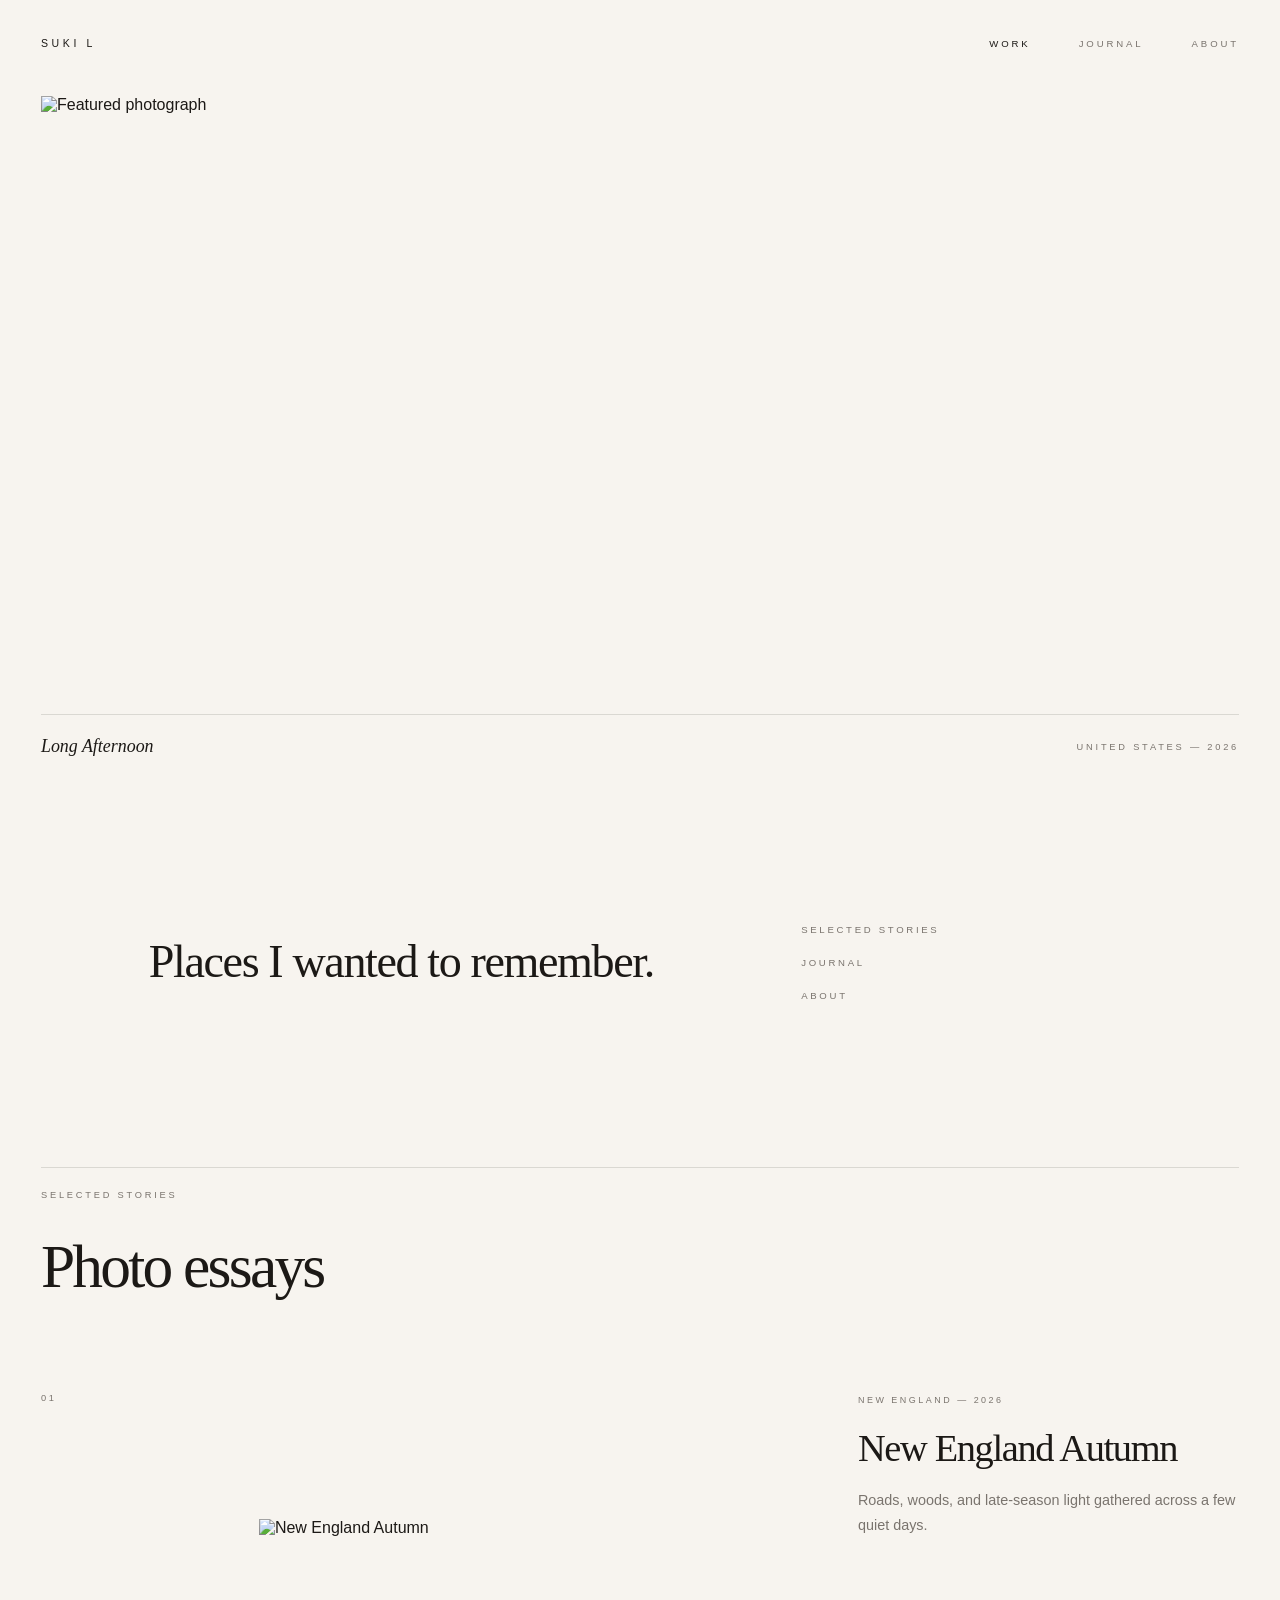
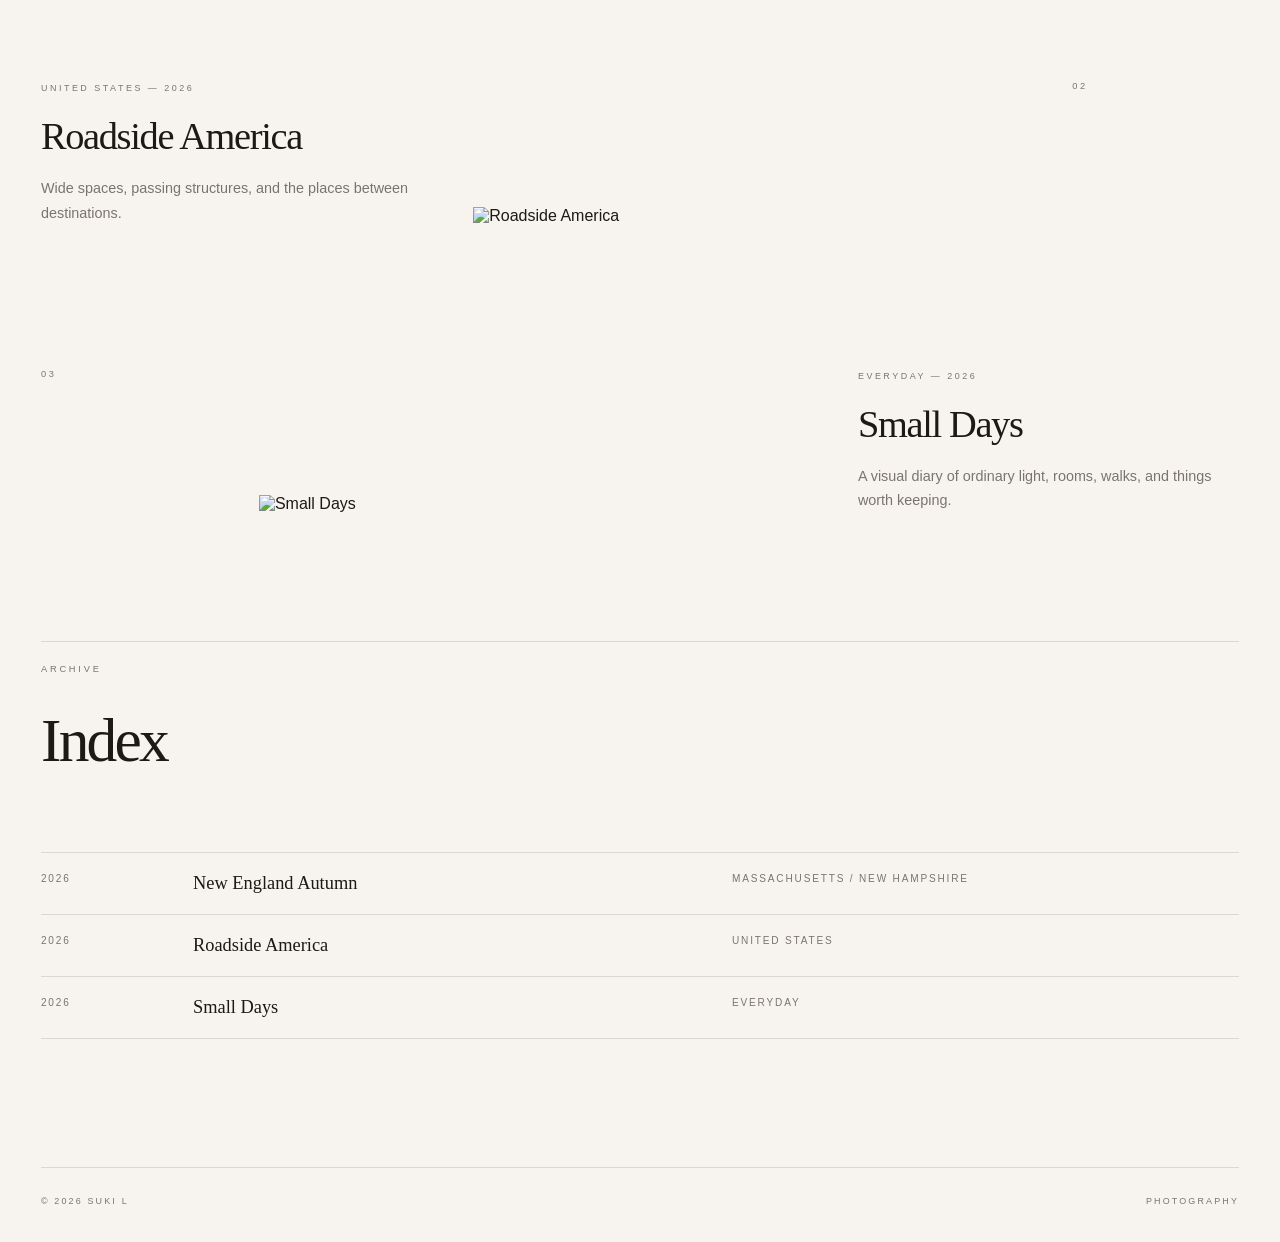
==== index.html @ 02572733 "Add files via upload" ====
<!doctype html>
<html lang="en">
<head><meta charset="utf-8"><meta name="viewport" content="width=device-width,initial-scale=1">
<title>Suki L — Photography</title>
<meta name="description" content="Suki L — photography portfolio, visual diary, and selected photo stories.">
<meta name="theme-color" content="#f7f4ef">
<meta property="og:type" content="website">
<meta property="og:title" content="Suki L — Photography">
<meta property="og:description" content="Suki L — photography portfolio, visual diary, and selected photo stories.">
<meta name="twitter:card" content="summary_large_image">
<link rel="icon" href="favicon.svg" type="image/svg+xml">
<link rel="stylesheet" href="styles.css"></head>
<body>
<div class="site-shell">

<header class="site-header">
  <a class="brand" href="index.html">Suki L</a>
  <nav class="nav">
    <a href="index.html#stories" aria-current="page">Work</a>
    <a href="journal.html" >Journal</a>
    <a href="about.html" >About</a>
  </nav>
</header>

<main>
<section class="hero">
  <img id="hero-image" class="hero-image" src="images/photo-01.jpg" alt="Featured photograph">
  <div class="hero-meta">
    <span id="hero-title" class="hero-title">Still Water, Morning</span>
    <span id="hero-place" class="hero-place">New England — 2026</span>
  </div>
</section>

<section class="intro">
  <h1>Places I wanted to remember.</h1>
  <div class="intro-links">
    <a href="#stories">Selected Stories</a>
    <a href="journal.html">Journal</a>
    <a href="about.html">About</a>
  </div>
</section>

<section class="section section-rule" id="stories">
  <p class="section-kicker">Selected Stories</p>
  <h2>Photo essays</h2>

  <div class="stories">
    <article class="story">
      <div class="story-index">01</div>
      <a class="story-media" href="story-new-england.html">
        <img src="images/photo-03.jpg" alt="New England Autumn">
      </a>
      <div class="story-copy">
        <p class="meta">New England — 2026</p>
        <h3><a href="story-new-england.html">New England Autumn</a></h3>
        <p>Roads, woods, and late-season light gathered across a few quiet days.</p>
      </div>
    </article>

    <article class="story">
      <div class="story-index">02</div>
      <a class="story-media" href="story-roadside.html">
        <img src="images/photo-05.jpg" alt="Roadside America">
      </a>
      <div class="story-copy">
        <p class="meta">United States — 2026</p>
        <h3><a href="story-roadside.html">Roadside America</a></h3>
        <p>Wide spaces, passing structures, and the places between destinations.</p>
      </div>
    </article>

    <article class="story">
      <div class="story-index">03</div>
      <a class="story-media" href="story-small-days.html">
        <img src="images/photo-02.jpg" alt="Small Days">
      </a>
      <div class="story-copy">
        <p class="meta">Everyday — 2026</p>
        <h3><a href="story-small-days.html">Small Days</a></h3>
        <p>A visual diary of ordinary light, rooms, walks, and things worth keeping.</p>
      </div>
    </article>
  </div>
</section>

<section class="section section-rule">
  <p class="section-kicker">Archive</p>
  <h2>Index</h2>
  <div class="archive-list">
    <div class="archive-row"><span>2026</span><span class="archive-title">New England Autumn</span><span>Massachusetts / New Hampshire</span></div>
    <div class="archive-row"><span>2026</span><span class="archive-title">Roadside America</span><span>United States</span></div>
    <div class="archive-row"><span>2026</span><span class="archive-title">Small Days</span><span>Everyday</span></div>
  </div>
</section>
</main>

<footer class="footer">
  <span>© 2026 Suki L</span>
  <span>Photography</span>
</footer>

</div>

<script>
const heroes = [
  {src:"images/photo-01.jpg", title:"Still Water, Morning", place:"New England — 2026"},
  {src:"images/photo-03.jpg", title:"Autumn Air", place:"New England — 2026"},
  {src:"images/photo-05.jpg", title:"Open Country", place:"United States — 2026"},
  {src:"images/photo-07.jpg", title:"Long Afternoon", place:"United States — 2026"}
];
const pick = heroes[Math.floor(Math.random()*heroes.length)];
document.getElementById("hero-image").src = pick.src;
document.getElementById("hero-title").textContent = pick.title;
document.getElementById("hero-place").textContent = pick.place;
</script>
</body></html>
---- styles.css ----
:root{
  --paper:#f7f4ef;
  --ink:#1c1916;
  --muted:#7a746e;
  --line:rgba(28,25,22,.13);
  --serif:Didot,"Bodoni 72","Bodoni MT","Times New Roman",serif;
  --sans:"Avenir Next",Avenir,"Helvetica Neue",Helvetica,Arial,sans-serif;
}
*{box-sizing:border-box}
html{scroll-behavior:smooth}
body{
  margin:0;
  background:var(--paper);
  color:var(--ink);
  font-family:var(--sans);
  -webkit-font-smoothing:antialiased;
}
body.no-scroll{overflow:hidden}
img{display:block;max-width:100%}
a{color:inherit;text-decoration:none}
button{font:inherit}

.site-shell{width:min(100%,1640px);margin:0 auto;padding:0 3.2vw}
.site-header{
  height:86px;display:flex;align-items:center;justify-content:space-between;
}
.brand{
  font-size:.66rem;font-weight:500;letter-spacing:.34em;text-transform:uppercase;
}
.nav{display:flex;gap:3rem}
.nav a{
  font-size:.60rem;font-weight:500;letter-spacing:.30em;text-transform:uppercase;color:var(--muted)
}
.nav a:hover,.nav a[aria-current="page"]{color:var(--ink)}

.hero{padding:10px 0 0}
.hero-image{
  width:100%;
  aspect-ratio:16/8;
  object-fit:cover;
  transition:opacity .25s ease;
}
.hero-meta{
  display:flex;justify-content:space-between;gap:2rem;align-items:center;
  border-top:1px solid var(--line);padding-top:21px;margin-top:19px;
}
.hero-title{font-family:var(--serif);font-style:italic;font-size:1.12rem}
.hero-place{
  font-size:.58rem;letter-spacing:.30em;text-transform:uppercase;color:var(--muted)
}

.intro{
  min-height:410px;width:82%;margin:0 auto;
  display:grid;grid-template-columns:1.25fr .75fr;gap:8vw;align-items:center;
}
.intro h1{
  margin:0;font-family:var(--serif);font-size:clamp(2.2rem,3.6vw,4.8rem);
  line-height:1.15;font-weight:400;letter-spacing:-.03em;
}
.intro-links{display:grid;gap:22px}
.intro-links a{
  font-size:.60rem;letter-spacing:.28em;text-transform:uppercase;color:var(--muted)
}

.section{padding:8rem 0}
.section-rule{border-top:1px solid var(--line);padding-top:22px}
.section-kicker{
  margin:0 0 36px;font-size:.58rem;letter-spacing:.30em;text-transform:uppercase;color:var(--muted)
}
.section h2{
  margin:0;font-family:var(--serif);font-size:clamp(2.6rem,4.8vw,5.4rem);
  font-weight:400;letter-spacing:-.045em;line-height:1;
}

/* Selected stories */
.stories{display:grid;gap:9rem;margin-top:6rem}
.story{
  display:grid;grid-template-columns:.35fr 1.15fr .8fr;gap:4vw;align-items:end;
}
.story:nth-child(even){grid-template-columns:.8fr 1.15fr .35fr}
.story:nth-child(even) .story-index{grid-column:3}
.story:nth-child(even) .story-media{grid-column:2;grid-row:1}
.story:nth-child(even) .story-copy{grid-column:1;grid-row:1}
.story-index{
  align-self:start;
  font-size:.58rem;letter-spacing:.28em;color:var(--muted)
}
.story-media img{width:100%;height:auto}
.story-copy .meta{
  margin:0 0 17px;font-size:.56rem;letter-spacing:.28em;text-transform:uppercase;color:var(--muted)
}
.story-copy h3{
  margin:0 0 18px;font-family:var(--serif);font-size:clamp(2rem,3vw,3.8rem);
  font-weight:400;letter-spacing:-.035em
}
.story-copy p{
  margin:0;color:var(--muted);line-height:1.72;font-size:.90rem;max-width:25rem
}

/* Journal */
.journal-grid{
  display:grid;grid-template-columns:repeat(3,1fr);gap:2vw;margin-top:6rem
}
.journal-card img{width:100%;aspect-ratio:4/5;object-fit:cover}
.journal-card:nth-child(2) img{aspect-ratio:1/1}
.journal-card:nth-child(3) img{aspect-ratio:3/4}
.journal-card h3{
  margin:18px 0 8px;font-family:var(--serif);font-size:1.55rem;font-weight:400
}
.journal-card p{
  margin:0;color:var(--muted);font-size:.58rem;letter-spacing:.22em;text-transform:uppercase
}

/* Archive */
.archive-list{margin-top:5rem;border-top:1px solid var(--line)}
.archive-row{
  display:grid;grid-template-columns:120px 1fr 1fr;gap:2rem;
  padding:20px 0;border-bottom:1px solid var(--line)
}
.archive-row span{
  font-size:.63rem;letter-spacing:.18em;text-transform:uppercase;color:var(--muted)
}
.archive-row .archive-title{
  font-family:var(--serif);font-size:1.15rem;letter-spacing:0;text-transform:none;color:var(--ink)
}

/* About page */
.about-layout{
  min-height:calc(100vh - 86px);padding:3rem 0 6rem;
  display:grid;grid-template-columns:1.05fr .85fr;gap:9vw;align-items:start
}
.about-copy h1{
  margin:0 0 44px;font-family:var(--serif);font-size:clamp(3.6rem,5.4vw,6.5rem);
  font-weight:400;letter-spacing:-.045em
}
.about-body{max-width:39rem;color:var(--muted);font-size:.95rem;line-height:1.8}
.about-body p{margin:0 0 28px}
.contact{
  margin-top:58px;padding-top:32px;border-top:1px solid var(--line)
}
.contact-label{
  margin:0 0 28px;font-size:.58rem;letter-spacing:.28em;text-transform:uppercase;color:var(--muted)
}
.contact a{
  display:block;width:max-content;margin:0 0 19px;font-family:var(--serif);font-size:1.2rem
}
.about-photo{width:100%;aspect-ratio:.72/1;object-fit:cover}

/* Story detail page */
.story-head{
  padding:6rem 0 5rem;display:grid;grid-template-columns:1fr 1fr;gap:7vw;align-items:end
}
.story-head h1{
  margin:0;font-family:var(--serif);font-size:clamp(3.2rem,6vw,7rem);
  font-weight:400;letter-spacing:-.05em;line-height:.95
}
.story-head .story-deck{
  color:var(--muted);line-height:1.75;max-width:32rem;font-size:.94rem
}
.photo-essay{
  display:grid;grid-template-columns:repeat(12,1fr);column-gap:2.2vw;row-gap:9rem;padding-bottom:10rem
}
.photo-essay figure{margin:0}
.photo-essay figure:nth-child(1){grid-column:1/span 12}
.photo-essay figure:nth-child(2){grid-column:8/span 4}
.photo-essay figure:nth-child(3){grid-column:1/span 6}
.photo-essay figure:nth-child(4){grid-column:4/span 7}
.photo-essay figure:nth-child(5){grid-column:1/span 4}
.photo-essay figcaption{
  margin-top:12px;font-size:.56rem;letter-spacing:.22em;text-transform:uppercase;color:var(--muted)
}
.pullquote{
  grid-column:3/span 7;
  font-family:var(--serif);font-size:clamp(2rem,3.4vw,4rem);line-height:1.22;
  letter-spacing:-.02em
}

.footer{
  border-top:1px solid var(--line);padding:28px 0 36px;
  display:flex;justify-content:space-between;gap:2rem;
  font-size:.56rem;letter-spacing:.24em;text-transform:uppercase;color:var(--muted)
}

/* Lightbox */
.lightbox{
  position:fixed;inset:0;z-index:100;background:rgba(8,8,8,.97);
  display:none;align-items:center;justify-content:center;padding:5vh 6vw;color:#fff
}
.lightbox.open{display:flex}
.lightbox img{max-width:88vw;max-height:84vh;object-fit:contain}
.lb-close,.lb-prev,.lb-next{
  position:absolute;border:0;background:transparent;color:#fff;cursor:pointer
}
.lb-close{top:18px;right:24px;font-size:1.8rem}
.lb-prev,.lb-next{top:50%;transform:translateY(-50%);font-size:1.7rem;padding:16px}
.lb-prev{left:12px}.lb-next{right:12px}
.lb-meta{
  position:absolute;left:4vw;bottom:22px;font-size:.56rem;letter-spacing:.22em;text-transform:uppercase;
  color:rgba(255,255,255,.7)
}

@media(max-width:950px){
  .intro{width:100%;grid-template-columns:1fr;gap:3rem;padding:6rem 0}
  .story,.story:nth-child(even){grid-template-columns:1fr;gap:2rem}
  .story:nth-child(even) .story-index,.story:nth-child(even) .story-media,.story:nth-child(even) .story-copy{
    grid-column:1;grid-row:auto
  }
  .journal-grid{grid-template-columns:1fr 1fr}
  .about-layout,.story-head{grid-template-columns:1fr;gap:3rem}
}
@media(max-width:680px){
  .site-shell{padding:0 20px}
  .site-header{height:74px}
  .nav{gap:12px}
  .nav a{font-size:.52rem;letter-spacing:.18em}
  .hero-image{aspect-ratio:4/3}
  .hero-meta{align-items:flex-start}
  .hero-place{text-align:right}
  .intro{padding:5rem 0}
  .section{padding:6rem 0}
  .stories{gap:6rem}
  .journal-grid{grid-template-columns:1fr;gap:4rem}
  .archive-row{grid-template-columns:75px 1fr}
  .archive-row span:last-child{grid-column:2}
  .photo-essay{display:block}
  .photo-essay figure,.pullquote{margin:0 0 5rem}
  .footer{flex-direction:column}
}
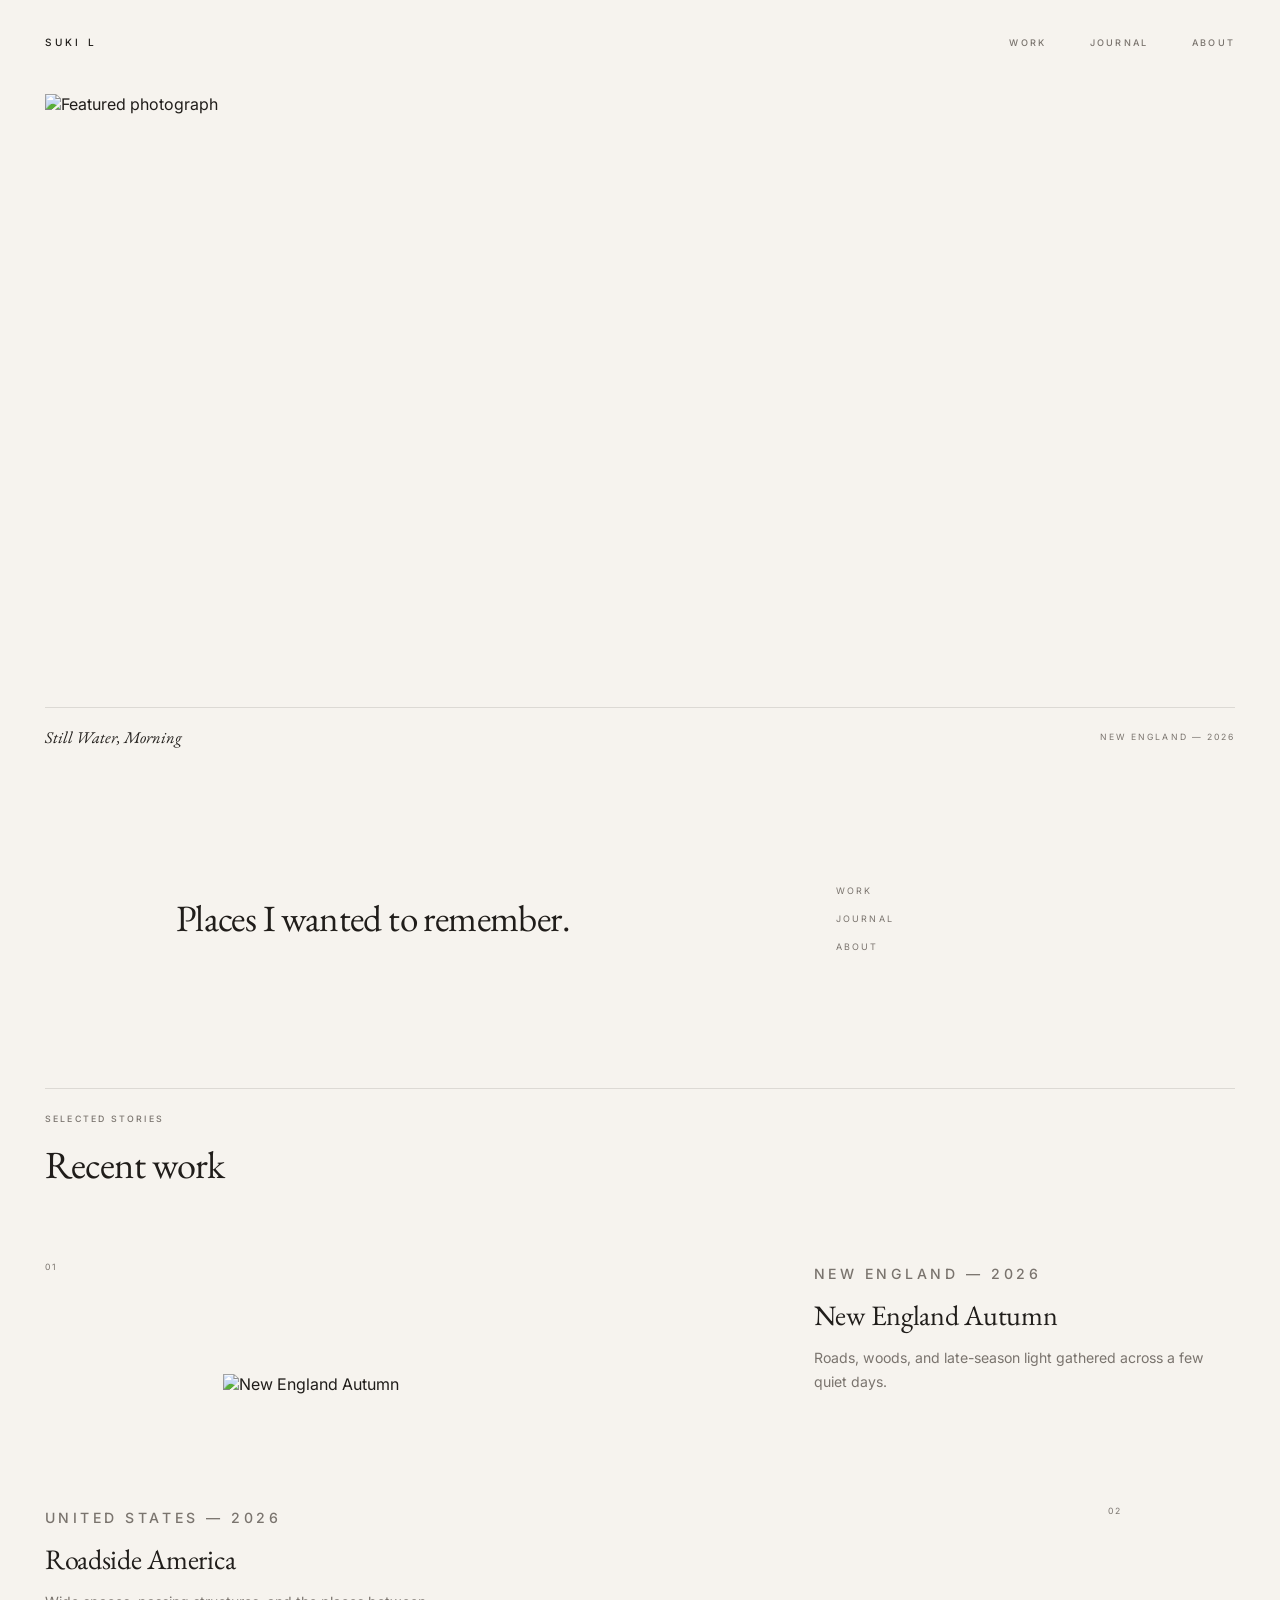
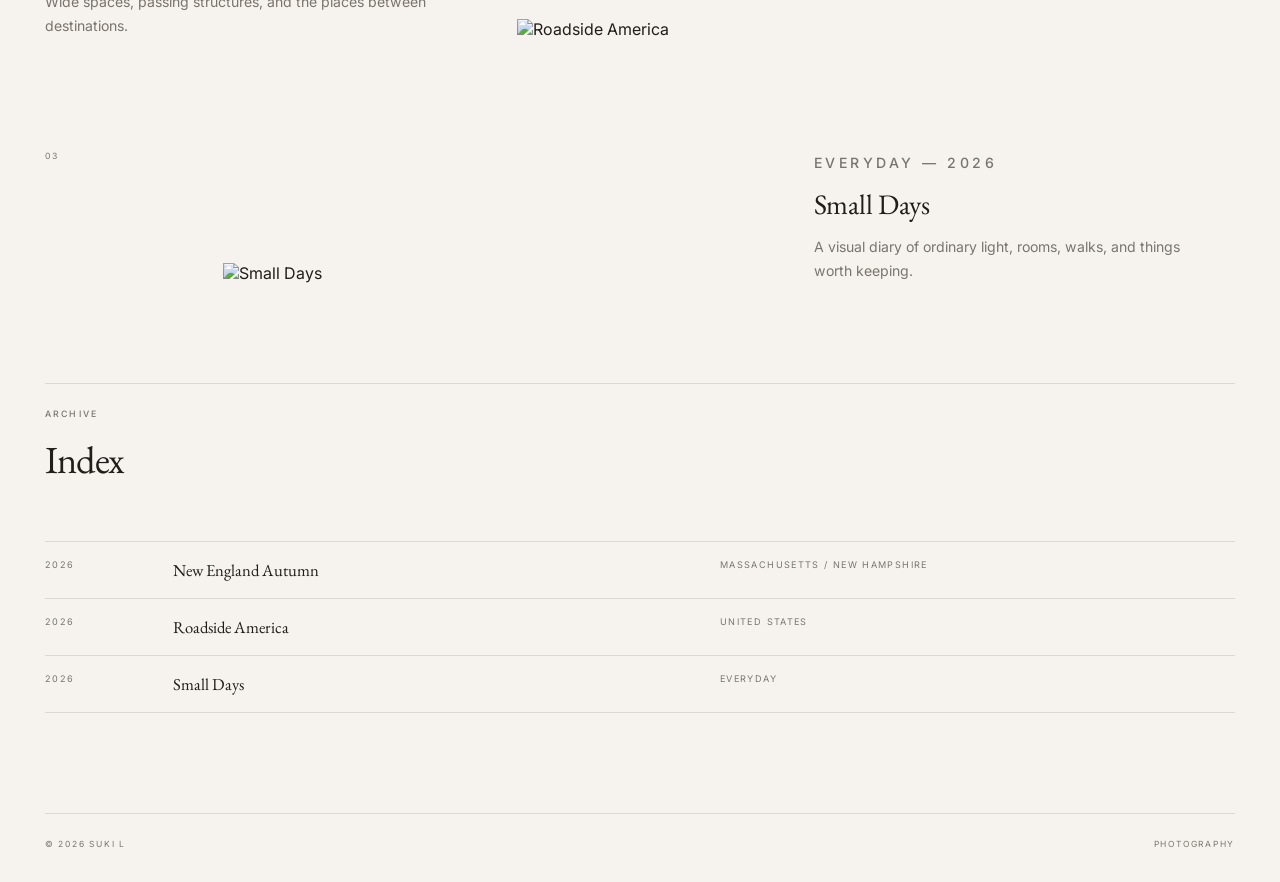
==== commit c39aac55: "Add files via upload" ====
--- a/index.html
+++ b/index.html
@@ -1,97 +1,92 @@
 <!doctype html>
 <html lang="en">
-<head><meta charset="utf-8"><meta name="viewport" content="width=device-width,initial-scale=1">
+<head>
+<meta charset="utf-8"><meta name="viewport" content="width=device-width,initial-scale=1">
 <title>Suki L — Photography</title>
-<meta name="description" content="Suki L — photography portfolio, visual diary, and selected photo stories.">
-<meta name="theme-color" content="#f7f4ef">
-<meta property="og:type" content="website">
-<meta property="og:title" content="Suki L — Photography">
-<meta property="og:description" content="Suki L — photography portfolio, visual diary, and selected photo stories.">
-<meta name="twitter:card" content="summary_large_image">
-<link rel="icon" href="favicon.svg" type="image/svg+xml">
-<link rel="stylesheet" href="styles.css"></head>
+<link rel="stylesheet" href="styles.css">
+</head>
 <body>
 <div class="site-shell">
 
 <header class="site-header">
   <a class="brand" href="index.html">Suki L</a>
   <nav class="nav">
-    <a href="index.html#stories" aria-current="page">Work</a>
+    <a href="work.html" >Work</a>
     <a href="journal.html" >Journal</a>
     <a href="about.html" >About</a>
   </nav>
 </header>
 
 <main>
-<section class="hero">
-  <img id="hero-image" class="hero-image" src="images/photo-01.jpg" alt="Featured photograph">
-  <div class="hero-meta">
-    <span id="hero-title" class="hero-title">Still Water, Morning</span>
-    <span id="hero-place" class="hero-place">New England — 2026</span>
-  </div>
-</section>
+  <section class="hero">
+    <img id="hero-image" class="hero-image" src="images/photo-01.jpg" alt="Featured photograph">
+    <div class="hero-meta">
+      <span id="hero-title" class="hero-title">Still Water, Morning</span>
+      <span id="hero-place" class="hero-place">New England — 2026</span>
+    </div>
+  </section>
 
-<section class="intro">
-  <h1>Places I wanted to remember.</h1>
-  <div class="intro-links">
-    <a href="#stories">Selected Stories</a>
-    <a href="journal.html">Journal</a>
-    <a href="about.html">About</a>
-  </div>
-</section>
+  <section class="intro">
+    <h1>Places I wanted to remember.</h1>
+    <div class="intro-links">
+      <a href="work.html">Work</a>
+      <a href="journal.html">Journal</a>
+      <a href="about.html">About</a>
+    </div>
+  </section>
 
-<section class="section section-rule" id="stories">
-  <p class="section-kicker">Selected Stories</p>
-  <h2>Photo essays</h2>
+  <section class="section section-rule">
+    <p class="section-kicker">Selected stories</p>
+    <h2 class="section-title">Recent work</h2>
 
-  <div class="stories">
-    <article class="story">
-      <div class="story-index">01</div>
-      <a class="story-media" href="story-new-england.html">
-        <img src="images/photo-03.jpg" alt="New England Autumn">
-      </a>
-      <div class="story-copy">
-        <p class="meta">New England — 2026</p>
-        <h3><a href="story-new-england.html">New England Autumn</a></h3>
-        <p>Roads, woods, and late-season light gathered across a few quiet days.</p>
-      </div>
-    </article>
+    <div class="stories">
+      <article class="story">
+        <div class="story-index">01</div>
+        <a class="story-media" href="story-new-england.html">
+          <img src="images/photo-03.jpg" alt="New England Autumn">
+        </a>
+        <div class="story-copy">
+          <p class="meta">New England — 2026</p>
+          <h3><a href="story-new-england.html">New England Autumn</a></h3>
+          <p>Roads, woods, and late-season light gathered across a few quiet days.</p>
+        </div>
+      </article>
 
-    <article class="story">
-      <div class="story-index">02</div>
-      <a class="story-media" href="story-roadside.html">
-        <img src="images/photo-05.jpg" alt="Roadside America">
-      </a>
-      <div class="story-copy">
-        <p class="meta">United States — 2026</p>
-        <h3><a href="story-roadside.html">Roadside America</a></h3>
-        <p>Wide spaces, passing structures, and the places between destinations.</p>
-      </div>
-    </article>
+      <article class="story">
+        <div class="story-index">02</div>
+        <a class="story-media" href="story-roadside.html">
+          <img src="images/photo-05.jpg" alt="Roadside America">
+        </a>
+        <div class="story-copy">
+          <p class="meta">United States — 2026</p>
+          <h3><a href="story-roadside.html">Roadside America</a></h3>
+          <p>Wide spaces, passing structures, and the places between destinations.</p>
+        </div>
+      </article>
 
-    <article class="story">
-      <div class="story-index">03</div>
-      <a class="story-media" href="story-small-days.html">
-        <img src="images/photo-02.jpg" alt="Small Days">
-      </a>
-      <div class="story-copy">
-        <p class="meta">Everyday — 2026</p>
-        <h3><a href="story-small-days.html">Small Days</a></h3>
-        <p>A visual diary of ordinary light, rooms, walks, and things worth keeping.</p>
-      </div>
-    </article>
-  </div>
-</section>
+      <article class="story">
+        <div class="story-index">03</div>
+        <a class="story-media" href="story-small-days.html">
+          <img src="images/photo-02.jpg" alt="Small Days">
+        </a>
+        <div class="story-copy">
+          <p class="meta">Everyday — 2026</p>
+          <h3><a href="story-small-days.html">Small Days</a></h3>
+          <p>A visual diary of ordinary light, rooms, walks, and things worth keeping.</p>
+        </div>
+      </article>
+    </div>
+  </section>
 
-<section class="section section-rule">
-  <p class="section-kicker">Archive</p>
-  <h2>Index</h2>
-  <div class="archive-list">
-    <div class="archive-row"><span>2026</span><span class="archive-title">New England Autumn</span><span>Massachusetts / New Hampshire</span></div>
-    <div class="archive-row"><span>2026</span><span class="archive-title">Roadside America</span><span>United States</span></div>
-    <div class="archive-row"><span>2026</span><span class="archive-title">Small Days</span><span>Everyday</span></div>
-  </div>
-</section>
+  <section class="section section-rule">
+    <p class="section-kicker">Archive</p>
+    <h2 class="section-title">Index</h2>
+    <div class="archive-list">
+      <div class="archive-row"><span>2026</span><span class="archive-title">New England Autumn</span><span>Massachusetts / New Hampshire</span></div>
+      <div class="archive-row"><span>2026</span><span class="archive-title">Roadside America</span><span>United States</span></div>
+      <div class="archive-row"><span>2026</span><span class="archive-title">Small Days</span><span>Everyday</span></div>
+    </div>
+  </section>
 </main>
 
 <footer class="footer">
@@ -113,4 +108,5 @@
 document.getElementById("hero-title").textContent = pick.title;
 document.getElementById("hero-place").textContent = pick.place;
 </script>
-</body></html>+</body>
+</html>
--- a/styles.css
+++ b/styles.css
@@ -1,12 +1,15 @@
+
+@import url("https://fonts.googleapis.com/css2?family=EB+Garamond:ital,wght@0,400;0,500;1,400&family=Inter:wght@400;500&display=swap");
 
 :root{
-  --paper:#f7f4ef;
-  --ink:#1c1916;
+  --paper:#f6f3ee;
+  --ink:#201d1a;
   --muted:#7a746e;
-  --line:rgba(28,25,22,.13);
-  --serif:Didot,"Bodoni 72","Bodoni MT","Times New Roman",serif;
-  --sans:"Avenir Next",Avenir,"Helvetica Neue",Helvetica,Arial,sans-serif;
-}
+  --line:rgba(32,29,26,.12);
+  --serif:"EB Garamond", Baskerville, "Iowan Old Style", Georgia, serif;
+  --sans:Inter, "Avenir Next", Avenir, "Helvetica Neue", Helvetica, Arial, sans-serif;
+}
+
 *{box-sizing:border-box}
 html{scroll-behavior:smooth}
 body{
@@ -21,209 +24,611 @@
 a{color:inherit;text-decoration:none}
 button{font:inherit}
 
-.site-shell{width:min(100%,1640px);margin:0 auto;padding:0 3.2vw}
+.site-shell{
+  width:min(100%,1580px);
+  margin:0 auto;
+  padding:0 3.5vw;
+}
+
+/* HEADER */
+
 .site-header{
-  height:86px;display:flex;align-items:center;justify-content:space-between;
-}
+  min-height:84px;
+  display:flex;
+  align-items:center;
+  justify-content:space-between;
+}
+
 .brand{
-  font-size:.66rem;font-weight:500;letter-spacing:.34em;text-transform:uppercase;
-}
-.nav{display:flex;gap:3rem}
+  font-size:.63rem;
+  font-weight:500;
+  letter-spacing:.32em;
+  text-transform:uppercase;
+}
+
+.nav{
+  display:flex;
+  gap:2.7rem;
+}
+
 .nav a{
-  font-size:.60rem;font-weight:500;letter-spacing:.30em;text-transform:uppercase;color:var(--muted)
-}
-.nav a:hover,.nav a[aria-current="page"]{color:var(--ink)}
-
-.hero{padding:10px 0 0}
+  font-size:.57rem;
+  font-weight:500;
+  letter-spacing:.25em;
+  text-transform:uppercase;
+  color:var(--muted);
+}
+
+.nav a:hover,
+.nav a[aria-current="page"]{
+  color:var(--ink);
+}
+
+/* SHARED TYPE */
+
+.kicker,
+.section-kicker,
+.page-kicker,
+.meta,
+.contact-label{
+  margin:0;
+  font-size:.55rem;
+  font-weight:500;
+  letter-spacing:.25em;
+  text-transform:uppercase;
+  color:var(--muted);
+}
+
+.page-title,
+.section-title,
+.story-title{
+  margin:0;
+  font-family:var(--serif);
+  font-weight:400;
+  letter-spacing:-.017em;
+}
+
+.page-title{
+  font-size:clamp(2.7rem,4.3vw,5rem);
+  line-height:1;
+}
+
+.section-title{
+  font-size:clamp(2.05rem,3vw,3.55rem);
+  line-height:1.06;
+}
+
+.body-copy{
+  color:var(--muted);
+  font-size:.93rem;
+  line-height:1.78;
+}
+
+/* HOME / INDEX */
+
+.hero{
+  padding-top:10px;
+}
+
 .hero-image{
   width:100%;
   aspect-ratio:16/8;
   object-fit:cover;
-  transition:opacity .25s ease;
-}
+}
+
 .hero-meta{
-  display:flex;justify-content:space-between;gap:2rem;align-items:center;
-  border-top:1px solid var(--line);padding-top:21px;margin-top:19px;
-}
-.hero-title{font-family:var(--serif);font-style:italic;font-size:1.12rem}
+  display:flex;
+  justify-content:space-between;
+  gap:2rem;
+  align-items:center;
+  margin-top:18px;
+  padding-top:18px;
+  border-top:1px solid var(--line);
+}
+
+.hero-title{
+  font-family:var(--serif);
+  font-style:italic;
+  font-size:1.03rem;
+  font-weight:400;
+}
+
 .hero-place{
-  font-size:.58rem;letter-spacing:.30em;text-transform:uppercase;color:var(--muted)
+  font-size:.54rem;
+  letter-spacing:.24em;
+  text-transform:uppercase;
+  color:var(--muted);
 }
 
 .intro{
-  min-height:410px;width:82%;margin:0 auto;
-  display:grid;grid-template-columns:1.25fr .75fr;gap:8vw;align-items:center;
-}
+  width:78%;
+  min-height:340px;
+  margin:0 auto;
+  display:grid;
+  grid-template-columns:1.35fr .65fr;
+  gap:8vw;
+  align-items:center;
+}
+
 .intro h1{
-  margin:0;font-family:var(--serif);font-size:clamp(2.2rem,3.6vw,4.8rem);
-  line-height:1.15;font-weight:400;letter-spacing:-.03em;
-}
-.intro-links{display:grid;gap:22px}
+  margin:0;
+  max-width:740px;
+  font-family:var(--serif);
+  font-size:clamp(2rem,2.9vw,3.45rem);
+  font-weight:400;
+  line-height:1.16;
+  letter-spacing:-.016em;
+}
+
+.intro-links{
+  display:grid;
+  gap:17px;
+}
+
 .intro-links a{
-  font-size:.60rem;letter-spacing:.28em;text-transform:uppercase;color:var(--muted)
-}
-
-.section{padding:8rem 0}
-.section-rule{border-top:1px solid var(--line);padding-top:22px}
+  font-size:.56rem;
+  letter-spacing:.24em;
+  text-transform:uppercase;
+  color:var(--muted);
+}
+
+.section{
+  padding:100px 0;
+}
+
+.section-rule{
+  border-top:1px solid var(--line);
+  padding-top:24px;
+}
+
 .section-kicker{
-  margin:0 0 36px;font-size:.58rem;letter-spacing:.30em;text-transform:uppercase;color:var(--muted)
-}
-.section h2{
-  margin:0;font-family:var(--serif);font-size:clamp(2.6rem,4.8vw,5.4rem);
-  font-weight:400;letter-spacing:-.045em;line-height:1;
-}
-
-/* Selected stories */
-.stories{display:grid;gap:9rem;margin-top:6rem}
+  margin-bottom:20px;
+}
+
+/* HOME STORIES */
+
+.stories{
+  display:grid;
+  gap:7rem;
+  margin-top:4.8rem;
+}
+
 .story{
-  display:grid;grid-template-columns:.35fr 1.15fr .8fr;gap:4vw;align-items:end;
-}
-.story:nth-child(even){grid-template-columns:.8fr 1.15fr .35fr}
+  display:grid;
+  grid-template-columns:.26fr 1.1fr .86fr;
+  gap:4vw;
+  align-items:end;
+}
+
+.story:nth-child(even){
+  grid-template-columns:.86fr 1.1fr .26fr;
+}
+
 .story:nth-child(even) .story-index{grid-column:3}
 .story:nth-child(even) .story-media{grid-column:2;grid-row:1}
 .story:nth-child(even) .story-copy{grid-column:1;grid-row:1}
+
 .story-index{
   align-self:start;
-  font-size:.58rem;letter-spacing:.28em;color:var(--muted)
-}
-.story-media img{width:100%;height:auto}
+  font-size:.54rem;
+  letter-spacing:.23em;
+  color:var(--muted);
+}
+
 .story-copy .meta{
-  margin:0 0 17px;font-size:.56rem;letter-spacing:.28em;text-transform:uppercase;color:var(--muted)
-}
+  margin-bottom:15px;
+}
+
 .story-copy h3{
-  margin:0 0 18px;font-family:var(--serif);font-size:clamp(2rem,3vw,3.8rem);
-  font-weight:400;letter-spacing:-.035em
-}
+  margin:0 0 15px;
+  font-family:var(--serif);
+  font-size:clamp(1.75rem,2.2vw,2.55rem);
+  font-weight:400;
+  line-height:1.06;
+  letter-spacing:-.01em;
+}
+
 .story-copy p{
-  margin:0;color:var(--muted);line-height:1.72;font-size:.90rem;max-width:25rem
-}
-
-/* Journal */
+  margin:0;
+  max-width:25rem;
+  color:var(--muted);
+  font-size:.88rem;
+  line-height:1.72;
+}
+
+/* WORK PAGE */
+
+.page-intro{
+  padding:72px 0 64px;
+  max-width:820px;
+}
+
+.page-kicker{
+  margin-bottom:20px;
+}
+
+.page-intro p:last-child{
+  max-width:34rem;
+  margin:24px 0 0;
+  color:var(--muted);
+  line-height:1.78;
+  font-size:.91rem;
+}
+
+.work-grid{
+  display:grid;
+  grid-template-columns:repeat(12,minmax(0,1fr));
+  column-gap:2.3vw;
+  row-gap:7rem;
+  padding-bottom:9rem;
+}
+
+.work-card{
+  margin:0;
+}
+
+.work-card:nth-child(4n+1){grid-column:1/span 7}
+.work-card:nth-child(4n+2){grid-column:9/span 4;margin-top:6rem}
+.work-card:nth-child(4n+3){grid-column:2/span 4}
+.work-card:nth-child(4n+4){grid-column:7/span 6;margin-top:3rem}
+
+.work-card img{
+  width:100%;
+  height:auto;
+}
+
+.work-card figcaption{
+  display:grid;
+  grid-template-columns:42px 1fr auto;
+  gap:10px;
+  margin-top:11px;
+  color:var(--muted);
+  font-size:.54rem;
+  letter-spacing:.18em;
+  text-transform:uppercase;
+}
+
+/* JOURNAL */
+
+.journal-intro{
+  padding:72px 0 64px;
+}
+
 .journal-grid{
-  display:grid;grid-template-columns:repeat(3,1fr);gap:2vw;margin-top:6rem
-}
-.journal-card img{width:100%;aspect-ratio:4/5;object-fit:cover}
+  display:grid;
+  grid-template-columns:repeat(3,1fr);
+  gap:2.3vw;
+  padding-bottom:9rem;
+}
+
+.journal-card img{
+  width:100%;
+  object-fit:cover;
+  aspect-ratio:4/5;
+}
+
 .journal-card:nth-child(2) img{aspect-ratio:1/1}
 .journal-card:nth-child(3) img{aspect-ratio:3/4}
+
 .journal-card h3{
-  margin:18px 0 8px;font-family:var(--serif);font-size:1.55rem;font-weight:400
-}
+  margin:15px 0 7px;
+  font-family:var(--serif);
+  font-size:1.3rem;
+  font-weight:400;
+  letter-spacing:-.006em;
+}
+
 .journal-card p{
-  margin:0;color:var(--muted);font-size:.58rem;letter-spacing:.22em;text-transform:uppercase
-}
-
-/* Archive */
-.archive-list{margin-top:5rem;border-top:1px solid var(--line)}
-.archive-row{
-  display:grid;grid-template-columns:120px 1fr 1fr;gap:2rem;
-  padding:20px 0;border-bottom:1px solid var(--line)
-}
-.archive-row span{
-  font-size:.63rem;letter-spacing:.18em;text-transform:uppercase;color:var(--muted)
-}
-.archive-row .archive-title{
-  font-family:var(--serif);font-size:1.15rem;letter-spacing:0;text-transform:none;color:var(--ink)
-}
-
-/* About page */
+  margin:0;
+  color:var(--muted);
+  font-size:.54rem;
+  letter-spacing:.18em;
+  text-transform:uppercase;
+}
+
+/* ABOUT */
+
 .about-layout{
-  min-height:calc(100vh - 86px);padding:3rem 0 6rem;
-  display:grid;grid-template-columns:1.05fr .85fr;gap:9vw;align-items:start
-}
+  min-height:calc(100vh - 84px);
+  padding:3rem 0 5rem;
+  display:grid;
+  grid-template-columns:1.05fr .85fr;
+  gap:9vw;
+  align-items:start;
+}
+
 .about-copy h1{
-  margin:0 0 44px;font-family:var(--serif);font-size:clamp(3.6rem,5.4vw,6.5rem);
-  font-weight:400;letter-spacing:-.045em
-}
-.about-body{max-width:39rem;color:var(--muted);font-size:.95rem;line-height:1.8}
-.about-body p{margin:0 0 28px}
+  margin:0 0 38px;
+  font-family:var(--serif);
+  font-size:clamp(2.8rem,4.1vw,4.7rem);
+  font-weight:400;
+  letter-spacing:-.018em;
+  line-height:1;
+}
+
+.about-body{
+  max-width:39rem;
+  color:var(--muted);
+  font-size:.93rem;
+  line-height:1.8;
+}
+
+.about-body p{
+  margin:0 0 24px;
+}
+
 .contact{
-  margin-top:58px;padding-top:32px;border-top:1px solid var(--line)
-}
+  margin-top:50px;
+  padding-top:28px;
+  border-top:1px solid var(--line);
+}
+
 .contact-label{
-  margin:0 0 28px;font-size:.58rem;letter-spacing:.28em;text-transform:uppercase;color:var(--muted)
-}
+  margin-bottom:24px;
+}
+
 .contact a{
-  display:block;width:max-content;margin:0 0 19px;font-family:var(--serif);font-size:1.2rem
-}
-.about-photo{width:100%;aspect-ratio:.72/1;object-fit:cover}
-
-/* Story detail page */
+  display:block;
+  width:max-content;
+  margin-bottom:14px;
+  font-family:var(--serif);
+  font-size:1.06rem;
+}
+
+.about-photo{
+  width:100%;
+  aspect-ratio:.72/1;
+  object-fit:cover;
+}
+
+/* STORY DETAIL */
+
 .story-head{
-  padding:6rem 0 5rem;display:grid;grid-template-columns:1fr 1fr;gap:7vw;align-items:end
-}
+  padding:5.2rem 0 4.3rem;
+  display:grid;
+  grid-template-columns:1fr 1fr;
+  gap:7vw;
+  align-items:end;
+}
+
 .story-head h1{
-  margin:0;font-family:var(--serif);font-size:clamp(3.2rem,6vw,7rem);
-  font-weight:400;letter-spacing:-.05em;line-height:.95
-}
+  margin:0;
+  font-family:var(--serif);
+  font-size:clamp(2.65rem,4.4vw,5rem);
+  font-weight:400;
+  letter-spacing:-.02em;
+  line-height:.98;
+}
+
 .story-head .story-deck{
-  color:var(--muted);line-height:1.75;max-width:32rem;font-size:.94rem
-}
+  max-width:31rem;
+  margin:0;
+  color:var(--muted);
+  font-size:.91rem;
+  line-height:1.78;
+}
+
 .photo-essay{
-  display:grid;grid-template-columns:repeat(12,1fr);column-gap:2.2vw;row-gap:9rem;padding-bottom:10rem
-}
+  display:grid;
+  grid-template-columns:repeat(12,1fr);
+  column-gap:2.2vw;
+  row-gap:7rem;
+  padding-bottom:9rem;
+}
+
 .photo-essay figure{margin:0}
 .photo-essay figure:nth-child(1){grid-column:1/span 12}
 .photo-essay figure:nth-child(2){grid-column:8/span 4}
 .photo-essay figure:nth-child(3){grid-column:1/span 6}
 .photo-essay figure:nth-child(4){grid-column:4/span 7}
 .photo-essay figure:nth-child(5){grid-column:1/span 4}
+
 .photo-essay figcaption{
-  margin-top:12px;font-size:.56rem;letter-spacing:.22em;text-transform:uppercase;color:var(--muted)
-}
+  margin-top:10px;
+  font-size:.53rem;
+  letter-spacing:.19em;
+  text-transform:uppercase;
+  color:var(--muted);
+}
+
 .pullquote{
   grid-column:3/span 7;
-  font-family:var(--serif);font-size:clamp(2rem,3.4vw,4rem);line-height:1.22;
-  letter-spacing:-.02em
-}
+  font-family:var(--serif);
+  font-size:clamp(1.75rem,2.65vw,2.9rem);
+  line-height:1.25;
+  letter-spacing:-.01em;
+}
+
+/* ARCHIVE */
+
+.archive-list{
+  margin-top:3.8rem;
+  border-top:1px solid var(--line);
+}
+
+.archive-row{
+  display:grid;
+  grid-template-columns:96px 1fr 1fr;
+  gap:2rem;
+  padding:17px 0;
+  border-bottom:1px solid var(--line);
+}
+
+.archive-row span{
+  font-size:.57rem;
+  letter-spacing:.15em;
+  text-transform:uppercase;
+  color:var(--muted);
+}
+
+.archive-row .archive-title{
+  font-family:var(--serif);
+  font-size:1.04rem;
+  letter-spacing:0;
+  text-transform:none;
+  color:var(--ink);
+}
+
+/* FOOTER */
 
 .footer{
-  border-top:1px solid var(--line);padding:28px 0 36px;
-  display:flex;justify-content:space-between;gap:2rem;
-  font-size:.56rem;letter-spacing:.24em;text-transform:uppercase;color:var(--muted)
-}
-
-/* Lightbox */
+  border-top:1px solid var(--line);
+  padding:25px 0 33px;
+  display:flex;
+  justify-content:space-between;
+  gap:2rem;
+  font-size:.53rem;
+  letter-spacing:.21em;
+  text-transform:uppercase;
+  color:var(--muted);
+}
+
+/* LIGHTBOX */
+
 .lightbox{
-  position:fixed;inset:0;z-index:100;background:rgba(8,8,8,.97);
-  display:none;align-items:center;justify-content:center;padding:5vh 6vw;color:#fff
-}
+  position:fixed;
+  inset:0;
+  z-index:100;
+  display:none;
+  align-items:center;
+  justify-content:center;
+  padding:5vh 6vw;
+  background:rgba(8,8,8,.97);
+  color:#fff;
+}
+
 .lightbox.open{display:flex}
-.lightbox img{max-width:88vw;max-height:84vh;object-fit:contain}
+
+.lightbox img{
+  max-width:88vw;
+  max-height:84vh;
+  object-fit:contain;
+}
+
 .lb-close,.lb-prev,.lb-next{
-  position:absolute;border:0;background:transparent;color:#fff;cursor:pointer
-}
-.lb-close{top:18px;right:24px;font-size:1.8rem}
-.lb-prev,.lb-next{top:50%;transform:translateY(-50%);font-size:1.7rem;padding:16px}
-.lb-prev{left:12px}.lb-next{right:12px}
+  position:absolute;
+  border:0;
+  background:transparent;
+  color:#fff;
+  cursor:pointer;
+}
+
+.lb-close{top:18px;right:24px;font-size:1.7rem}
+.lb-prev,.lb-next{top:50%;transform:translateY(-50%);padding:16px;font-size:1.5rem}
+.lb-prev{left:12px}
+.lb-next{right:12px}
+
 .lb-meta{
-  position:absolute;left:4vw;bottom:22px;font-size:.56rem;letter-spacing:.22em;text-transform:uppercase;
-  color:rgba(255,255,255,.7)
-}
+  position:absolute;
+  left:4vw;
+  bottom:22px;
+  font-size:.53rem;
+  letter-spacing:.19em;
+  text-transform:uppercase;
+  color:rgba(255,255,255,.68);
+}
+
+/* MOBILE */
 
 @media(max-width:950px){
-  .intro{width:100%;grid-template-columns:1fr;gap:3rem;padding:6rem 0}
-  .story,.story:nth-child(even){grid-template-columns:1fr;gap:2rem}
-  .story:nth-child(even) .story-index,.story:nth-child(even) .story-media,.story:nth-child(even) .story-copy{
-    grid-column:1;grid-row:auto
-  }
-  .journal-grid{grid-template-columns:1fr 1fr}
-  .about-layout,.story-head{grid-template-columns:1fr;gap:3rem}
-}
+  .intro{
+    width:100%;
+    grid-template-columns:1fr;
+    gap:2.5rem;
+    padding:5.2rem 0;
+  }
+
+  .story,.story:nth-child(even){
+    grid-template-columns:1fr;
+    gap:1.7rem;
+  }
+
+  .story:nth-child(even) .story-index,
+  .story:nth-child(even) .story-media,
+  .story:nth-child(even) .story-copy{
+    grid-column:1;
+    grid-row:auto;
+  }
+
+  .journal-grid{
+    grid-template-columns:1fr 1fr;
+  }
+
+  .about-layout,
+  .story-head{
+    grid-template-columns:1fr;
+    gap:2.7rem;
+  }
+}
+
 @media(max-width:680px){
   .site-shell{padding:0 20px}
-  .site-header{height:74px}
+  .site-header{min-height:74px}
   .nav{gap:12px}
-  .nav a{font-size:.52rem;letter-spacing:.18em}
+  .nav a{
+    font-size:.49rem;
+    letter-spacing:.15em;
+  }
+
   .hero-image{aspect-ratio:4/3}
   .hero-meta{align-items:flex-start}
   .hero-place{text-align:right}
-  .intro{padding:5rem 0}
-  .section{padding:6rem 0}
-  .stories{gap:6rem}
-  .journal-grid{grid-template-columns:1fr;gap:4rem}
-  .archive-row{grid-template-columns:75px 1fr}
-  .archive-row span:last-child{grid-column:2}
-  .photo-essay{display:block}
-  .photo-essay figure,.pullquote{margin:0 0 5rem}
-  .footer{flex-direction:column}
-}
+
+  .intro{
+    padding:4.3rem 0;
+  }
+
+  .intro h1{
+    font-size:2rem;
+  }
+
+  .section{
+    padding:5.2rem 0;
+  }
+
+  .stories{
+    gap:5rem;
+  }
+
+  .work-grid{
+    display:block;
+  }
+
+  .work-card{
+    margin:0 0 4.2rem!important;
+  }
+
+  .work-card figcaption{
+    grid-template-columns:34px 1fr;
+  }
+
+  .work-card figcaption span:last-child{
+    grid-column:2;
+  }
+
+  .journal-grid{
+    grid-template-columns:1fr;
+    gap:3.4rem;
+  }
+
+  .archive-row{
+    grid-template-columns:68px 1fr;
+  }
+
+  .archive-row span:last-child{
+    grid-column:2;
+  }
+
+  .photo-essay{
+    display:block;
+  }
+
+  .photo-essay figure,
+  .pullquote{
+    margin:0 0 4.2rem;
+  }
+
+  .footer{
+    flex-direction:column;
+  }
+}
